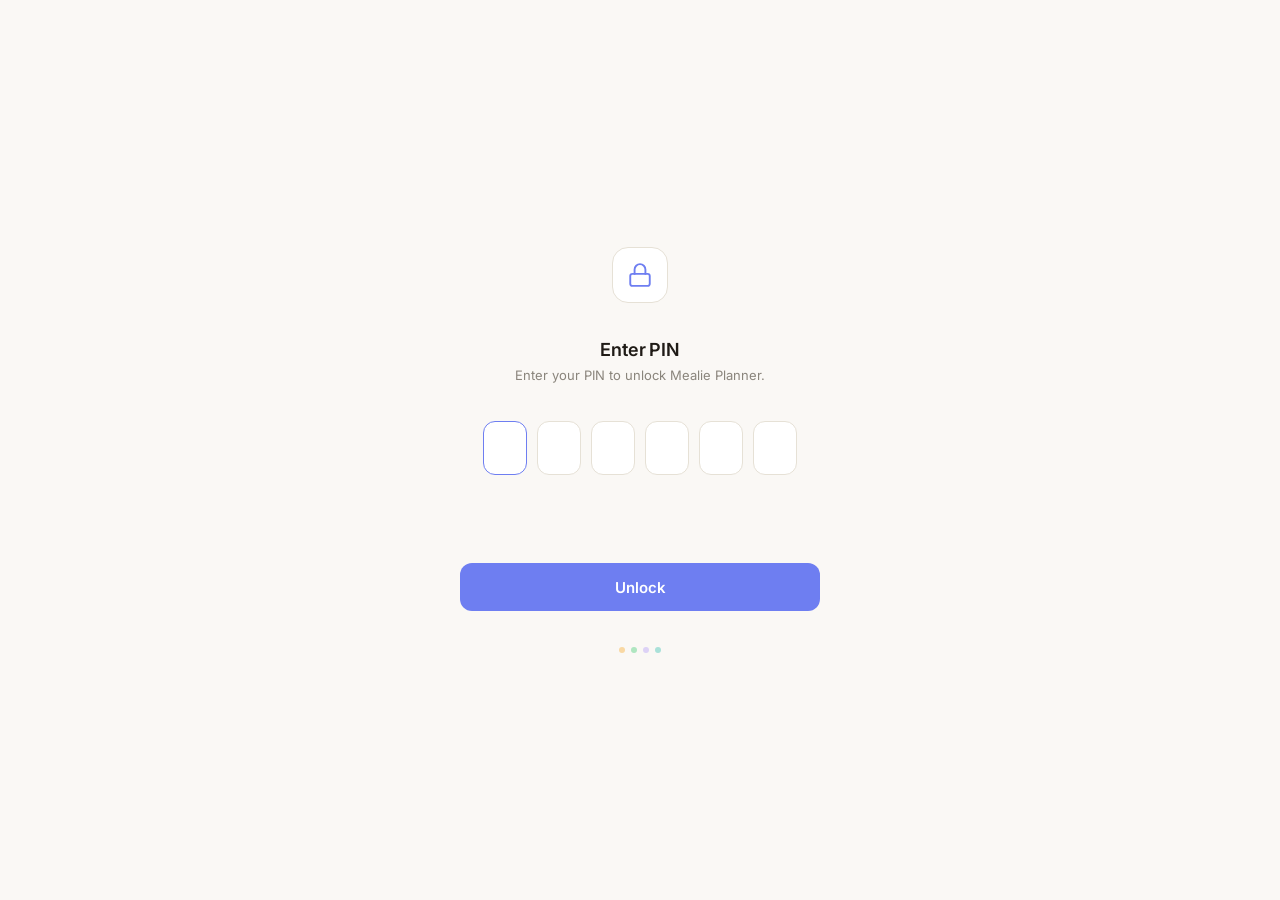
==== mealie-planner/templates/auth.html @ 5a83be41 "Initial commit" ====
<!DOCTYPE html>
<html lang="en">
<head>
  <meta charset="utf-8">
  <meta name="viewport" content="width=device-width, initial-scale=1, viewport-fit=cover">
  <meta name="theme-color" content="#0d1117">
  <link rel="preconnect" href="https://fonts.googleapis.com">
  <link rel="preconnect" href="https://fonts.gstatic.com" crossorigin>
  <link href="https://fonts.googleapis.com/css2?family=Inter:wght@400;500;600&display=swap" rel="stylesheet">
  <link rel="icon" href="{{ ingress_path }}/favicon.ico" sizes="any">
  <title>Mealie Planner: Unlock</title>
  <style>
    *, *::before, *::after { box-sizing: border-box; margin: 0; padding: 0; }

    :root {
      --bg:          #0d1117;
      --surface:     #161b22;
      --border:      #21262d;
      --accent:      #6e7ef1;
      --accent-hover:#7f8ef5;
      --text:        #e6edf3;
      --text-subtle: #8b949e;
      --text-muted:  #484f58;
      --error:       #f85149;
      --radius:      12px;
    }

    @media (prefers-color-scheme: light) {
      :root {
        --bg:          #faf8f5;
        --surface:     #fff;
        --border:      #e6e1d6;
        --accent:      #6e7ef1;
        --accent-hover:#5d6de0;
        --text:        #1f1b16;
        --text-subtle: #8a857c;
        --text-muted:  #bab5ab;
        --error:       #e03e3e;
      }
    }

    body {
      min-height: 100dvh;
      background: var(--bg);
      color: var(--text);
      font-family: "Inter", "Inter Variable", ui-sans-serif, system-ui, sans-serif;
      display: flex;
      align-items: center;
      justify-content: center;
      padding: 24px;
    }

    .card {
      width: 100%;
      max-width: 360px;
      display: flex;
      flex-direction: column;
      align-items: center;
      gap: 36px;
    }

    .card__icon {
      width: 56px;
      height: 56px;
      background: var(--surface);
      border: 1px solid var(--border);
      border-radius: 16px;
      display: flex;
      align-items: center;
      justify-content: center;
      color: var(--accent);
    }

    .card__text {
      text-align: center;
      display: flex;
      flex-direction: column;
      gap: 6px;
    }

    h1 {
      font-size: 1.125rem;
      font-weight: 600;
      letter-spacing: -0.01em;
    }

    .sub {
      font-size: 0.8125rem;
      color: var(--text-subtle);
      line-height: 1.5;
    }

    .boxes {
      display: flex;
      gap: 10px;
    }

    .box {
      width: 44px;
      height: 54px;
      background: var(--surface);
      border: 1.5px solid var(--border);
      border-radius: var(--radius);
      font-size: 1.25rem;
      font-weight: 600;
      font-family: inherit;
      text-align: center;
      color: var(--text);
      caret-color: var(--accent);
      outline: none;
      transition: border-color 0.15s ease;
      text-transform: uppercase;
    }

    .box:focus {
      border-color: var(--accent);
    }

    .box--filled {
      border-color: var(--text-muted);
    }

    .btn {
      width: 100%;
      height: 48px;
      background: var(--accent);
      color: #fff;
      border: none;
      border-radius: var(--radius);
      font-size: 0.9375rem;
      font-weight: 600;
      font-family: inherit;
      cursor: pointer;
      transition: background 0.15s ease, opacity 0.15s ease;
    }

    .btn:hover {
      background: var(--accent-hover);
    }

    .btn:disabled {
      opacity: 0.45;
      cursor: not-allowed;
    }

    .error {
      font-size: 0.8125rem;
      color: var(--error);
      text-align: center;
      min-height: 1.2em;
      transition: opacity 0.15s ease;
    }

    .brand {
      font-size: 0.6875rem;
      color: var(--text-muted);
      letter-spacing: .08em;
      text-transform: uppercase;
      font-weight: 500;
    }

    /* meal-type accent dots for warmth */
    .accent-dots {
      display: flex;
      gap: 6px;
    }
    .accent-dots span {
      width: 6px;
      height: 6px;
      border-radius: 50%;
      opacity: .35;
    }
    .accent-dots span:nth-child(1) { background: #f59e0b; }
    .accent-dots span:nth-child(2) { background: #22c55e; }
    .accent-dots span:nth-child(3) { background: #a78bfa; }
    .accent-dots span:nth-child(4) { background: #14b8a6; }
  </style>
</head>
<body>
  <div class="card">

    <div class="card__icon">
      <svg width="26" height="26" viewBox="0 0 24 24" fill="none" stroke="currentColor" stroke-width="1.75" stroke-linecap="round" stroke-linejoin="round">
        <rect x="3" y="11" width="18" height="11" rx="2" ry="2"/>
        <path d="M7 11V7a5 5 0 0 1 10 0v4"/>
      </svg>
    </div>

    <div class="card__text">
      <h1>Enter PIN</h1>
      <p class="sub">Enter your PIN to unlock Mealie Planner.</p>
    </div>

    <div class="boxes" id="boxes">
      <input class="box" type="text" maxlength="1" inputmode="text" autocomplete="off" data-index="0">
      <input class="box" type="text" maxlength="1" inputmode="text" autocomplete="off" data-index="1">
      <input class="box" type="text" maxlength="1" inputmode="text" autocomplete="off" data-index="2">
      <input class="box" type="text" maxlength="1" inputmode="text" autocomplete="off" data-index="3">
      <input class="box" type="text" maxlength="1" inputmode="text" autocomplete="off" data-index="4">
      <input class="box" type="text" maxlength="1" inputmode="text" autocomplete="off" data-index="5">
    </div>

    <p class="error" id="error" aria-live="polite"></p>

    <button class="btn" id="btn" type="button">Unlock</button>

    <div class="accent-dots">
      <span></span><span></span><span></span><span></span>
    </div>

  </div>

  <script>
    const boxes = Array.from(document.querySelectorAll('.box'));
    const btn = document.getElementById('btn');
    const err = document.getElementById('error');
    const params = new URLSearchParams(location.search);
    const raw = params.get('from') || '/';
    const from = raw.startsWith('/') && !raw.includes('://') ? raw : '/';

    boxes[0].focus();

    function updateFilled() {
      boxes.forEach(b => b.classList.toggle('box--filled', b.value.length > 0));
    }

    boxes.forEach((box, i) => {
      box.addEventListener('input', (e) => {
        const val = e.target.value.replace(/[^a-zA-Z0-9]/g, '').slice(-1);
        e.target.value = val;
        updateFilled();
        if (val && i < 5) boxes[i + 1].focus();
        if (i === 5 && val) attempt();
      });
      box.addEventListener('keydown', (e) => {
        if (e.key === 'Backspace' && !e.target.value && i > 0) {
          boxes[i - 1].focus();
          boxes[i - 1].value = '';
          updateFilled();
        }
      });
      box.addEventListener('paste', (e) => {
        e.preventDefault();
        const text = (e.clipboardData || window.clipboardData).getData('text').replace(/[^a-zA-Z0-9]/g, '').slice(0, 6);
        text.split('').forEach((ch, j) => { if (boxes[j]) boxes[j].value = ch; });
        updateFilled();
        if (text.length === 6) attempt();
      });
    });

    btn.addEventListener('click', attempt);

    async function attempt() {
      const pin = boxes.map(b => b.value).join('');
      if (pin.length < 6) { err.textContent = 'Enter all 6 characters.'; return; }
      btn.disabled = true;
      err.textContent = '';
      try {
        const res = await fetch('/api/auth/verify', {
          method: 'POST',
          headers: { 'Content-Type': 'application/json' },
          body: JSON.stringify({ pin }),
        });
        const data = await res.json();
        if (!res.ok) {
          err.textContent = data.detail || 'Incorrect PIN.';
          boxes.forEach(b => { b.value = ''; b.classList.remove('box--filled'); });
          boxes[0].focus();
          btn.disabled = false;
          return;
        }
        window.location.href = from;
      } catch {
        err.textContent = 'Network error. Try again.';
        btn.disabled = false;
      }
    }
  </script>
</body>
</html>
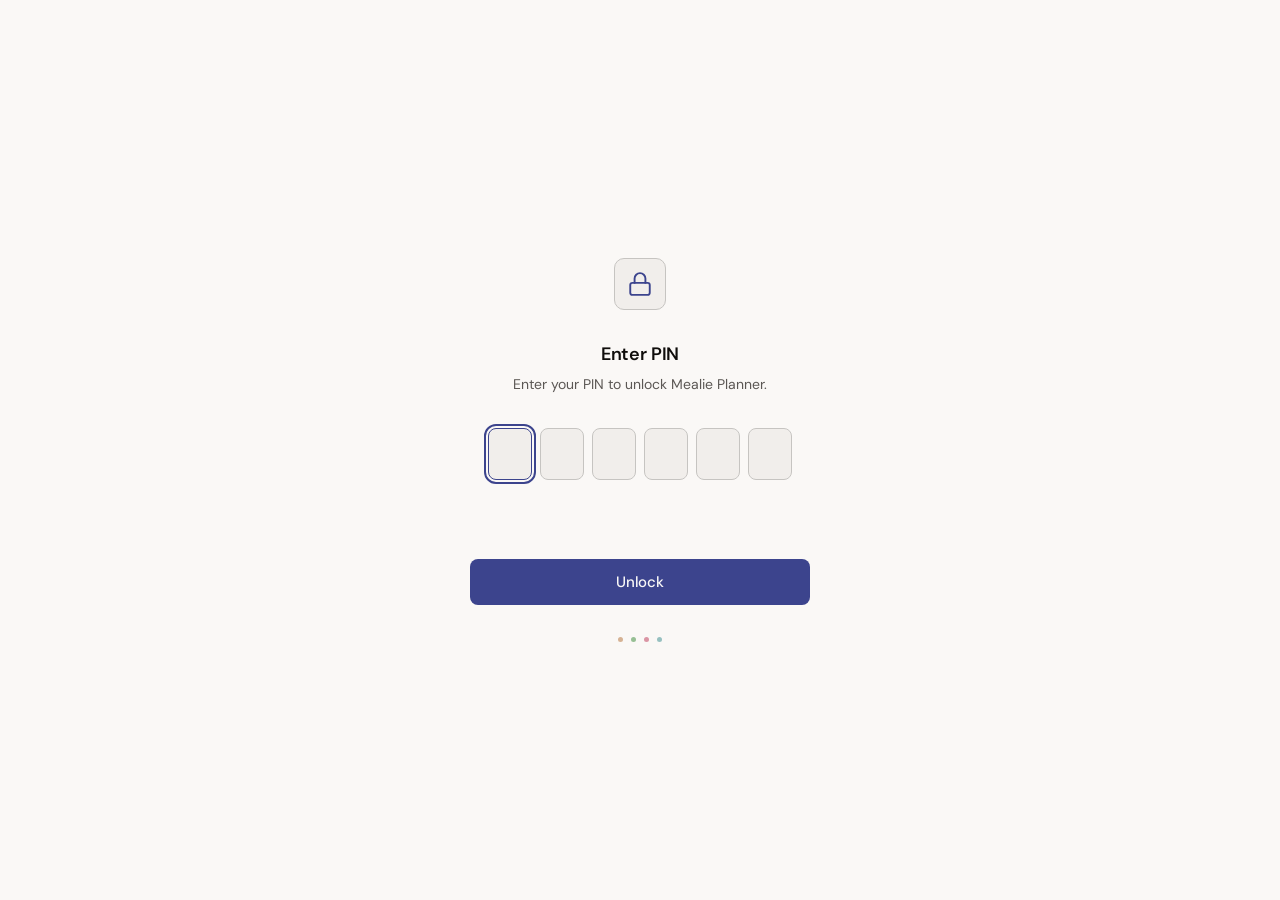
==== commit 776ea32c: "refactor: update auth and index template styles - adopt DM Sans font and oklch color format - improv" ====
--- a/mealie-planner/templates/auth.html
+++ b/mealie-planner/templates/auth.html
@@ -3,68 +3,84 @@
 <head>
   <meta charset="utf-8">
   <meta name="viewport" content="width=device-width, initial-scale=1, viewport-fit=cover">
-  <meta name="theme-color" content="#0d1117">
+  <meta name="theme-color" content="#1c1b19">
   <link rel="preconnect" href="https://fonts.googleapis.com">
   <link rel="preconnect" href="https://fonts.gstatic.com" crossorigin>
-  <link href="https://fonts.googleapis.com/css2?family=Inter:wght@400;500;600&display=swap" rel="stylesheet">
+  <link href="https://fonts.googleapis.com/css2?family=DM+Sans:ital,opsz,wght@0,9..40,300..700;1,9..40,300..700&display=swap" rel="stylesheet">
   <link rel="icon" href="{{ ingress_path }}/favicon.ico" sizes="any">
-  <title>Mealie Planner: Unlock</title>
+  <title>Mealie Planner &middot; Unlock</title>
   <style>
     *, *::before, *::after { box-sizing: border-box; margin: 0; padding: 0; }
 
     :root {
-      --bg:          #0d1117;
-      --surface:     #161b22;
-      --border:      #21262d;
-      --accent:      #6e7ef1;
-      --accent-hover:#7f8ef5;
-      --text:        #e6edf3;
-      --text-subtle: #8b949e;
-      --text-muted:  #484f58;
-      --error:       #f85149;
-      --radius:      12px;
+      --bg:          oklch(11% 0 0);
+      --surface:     oklch(16% 0.004 70);
+      --border:      oklch(30% 0.004 70);
+      --border-focus:oklch(60% 0.11 275);
+      --accent:      oklch(60% 0.11 275);
+      --on-accent:   oklch(98% 0.002 70);
+      --text:        oklch(93% 0.004 70);
+      --text-subtle: oklch(57% 0.006 70);
+      --text-muted:  oklch(38% 0.005 70);
+      --error:       oklch(58% 0.22 28);
+      --meal-bf:     oklch(74% 0.13 68);
+      --meal-lu:     oklch(67% 0.15 142);
+      --meal-di:     oklch(60% 0.20 15);
+      --meal-si:     oklch(64% 0.11 195);
+      --radius:      10px;
     }
 
     @media (prefers-color-scheme: light) {
       :root {
-        --bg:          #faf8f5;
-        --surface:     #fff;
-        --border:      #e6e1d6;
-        --accent:      #6e7ef1;
-        --accent-hover:#5d6de0;
-        --text:        #1f1b16;
-        --text-subtle: #8a857c;
-        --text-muted:  #bab5ab;
-        --error:       #e03e3e;
+        --bg:          oklch(98% 0.004 70);
+        --surface:     oklch(95% 0.005 70);
+        --border:      oklch(82% 0.004 70);
+        --border-focus:oklch(42% 0.12 275);
+        --accent:      oklch(42% 0.12 275);
+        --on-accent:   oklch(98% 0.002 70);
+        --text:        oklch(16% 0.006 70);
+        --text-subtle: oklch(46% 0.007 70);
+        --text-muted:  oklch(70% 0.005 70);
+        --error:       oklch(42% 0.25 25);
+        --meal-bf:     oklch(50% 0.16 65);
+        --meal-lu:     oklch(44% 0.18 142);
+        --meal-di:     oklch(44% 0.22 15);
+        --meal-si:     oklch(46% 0.13 195);
       }
+    }
+
+    @media (prefers-reduced-motion: reduce) {
+      *, *::before, *::after { animation: none !important; transition: none !important; }
     }
 
     body {
       min-height: 100dvh;
       background: var(--bg);
       color: var(--text);
-      font-family: "Inter", "Inter Variable", ui-sans-serif, system-ui, sans-serif;
+      font-family: 'DM Sans', system-ui, -apple-system, sans-serif;
+      font-optical-sizing: auto;
       display: flex;
       align-items: center;
       justify-content: center;
       padding: 24px;
+      -webkit-font-smoothing: antialiased;
     }
 
     .card {
       width: 100%;
-      max-width: 360px;
+      max-width: 340px;
       display: flex;
       flex-direction: column;
       align-items: center;
-      gap: 36px;
+      gap: 32px;
     }
 
     .card__icon {
-      width: 56px;
-      height: 56px;
+      width: 52px;
+      height: 52px;
       background: var(--surface);
       border: 1px solid var(--border);
-      border-radius: 16px;
+      border-radius: var(--radius);
       display: flex;
       align-items: center;
       justify-content: center;
@@ -75,32 +91,33 @@
       text-align: center;
       display: flex;
       flex-direction: column;
-      gap: 6px;
+      gap: 8px;
     }
 
     h1 {
       font-size: 1.125rem;
       font-weight: 600;
       letter-spacing: -0.01em;
+      color: var(--text);
     }
 
     .sub {
-      font-size: 0.8125rem;
+      font-size: 0.875rem;
       color: var(--text-subtle);
-      line-height: 1.5;
+      line-height: 1.55;
     }
 
     .boxes {
       display: flex;
-      gap: 10px;
+      gap: 8px;
     }
 
     .box {
       width: 44px;
-      height: 54px;
+      height: 52px;
       background: var(--surface);
       border: 1.5px solid var(--border);
-      border-radius: var(--radius);
+      border-radius: 8px;
       font-size: 1.25rem;
       font-weight: 600;
       font-family: inherit;
@@ -108,34 +125,45 @@
       color: var(--text);
       caret-color: var(--accent);
       outline: none;
-      transition: border-color 0.15s ease;
+      transition: border-color 0.15s;
       text-transform: uppercase;
     }
 
     .box:focus {
-      border-color: var(--accent);
+      border-color: var(--border-focus);
+    }
+
+    .box:focus-visible {
+      outline: 2px solid var(--accent);
+      outline-offset: 2px;
     }
 
     .box--filled {
-      border-color: var(--text-muted);
+      border-color: oklch(from var(--border) calc(l + 0.08) c h);
     }
 
     .btn {
       width: 100%;
-      height: 48px;
+      height: 46px;
       background: var(--accent);
-      color: #fff;
+      color: var(--on-accent);
       border: none;
-      border-radius: var(--radius);
+      border-radius: 8px;
       font-size: 0.9375rem;
-      font-weight: 600;
+      font-weight: 500;
       font-family: inherit;
       cursor: pointer;
-      transition: background 0.15s ease, opacity 0.15s ease;
-    }
-
-    .btn:hover {
-      background: var(--accent-hover);
+      transition: opacity 0.15s;
+      letter-spacing: -0.01em;
+    }
+
+    .btn:hover:not(:disabled) {
+      opacity: 0.88;
+    }
+
+    .btn:focus-visible {
+      outline: 2px solid var(--accent);
+      outline-offset: 2px;
     }
 
     .btn:disabled {
@@ -148,32 +176,25 @@
       color: var(--error);
       text-align: center;
       min-height: 1.2em;
-      transition: opacity 0.15s ease;
-    }
-
-    .brand {
-      font-size: 0.6875rem;
-      color: var(--text-muted);
-      letter-spacing: .08em;
-      text-transform: uppercase;
-      font-weight: 500;
-    }
-
-    /* meal-type accent dots for warmth */
-    .accent-dots {
-      display: flex;
-      gap: 6px;
-    }
-    .accent-dots span {
-      width: 6px;
-      height: 6px;
+    }
+
+    .meal-dots {
+      display: flex;
+      gap: 8px;
+      align-items: center;
+    }
+
+    .meal-dots span {
+      width: 5px;
+      height: 5px;
       border-radius: 50%;
-      opacity: .35;
-    }
-    .accent-dots span:nth-child(1) { background: #f59e0b; }
-    .accent-dots span:nth-child(2) { background: #22c55e; }
-    .accent-dots span:nth-child(3) { background: #a78bfa; }
-    .accent-dots span:nth-child(4) { background: #14b8a6; }
+      opacity: 0.4;
+    }
+
+    .meal-dots span:nth-child(1) { background: var(--meal-bf); }
+    .meal-dots span:nth-child(2) { background: var(--meal-lu); }
+    .meal-dots span:nth-child(3) { background: var(--meal-di); }
+    .meal-dots span:nth-child(4) { background: var(--meal-si); }
   </style>
 </head>
 <body>
@@ -204,7 +225,7 @@
 
     <button class="btn" id="btn" type="button">Unlock</button>
 
-    <div class="accent-dots">
+    <div class="meal-dots">
       <span></span><span></span><span></span><span></span>
     </div>
 
